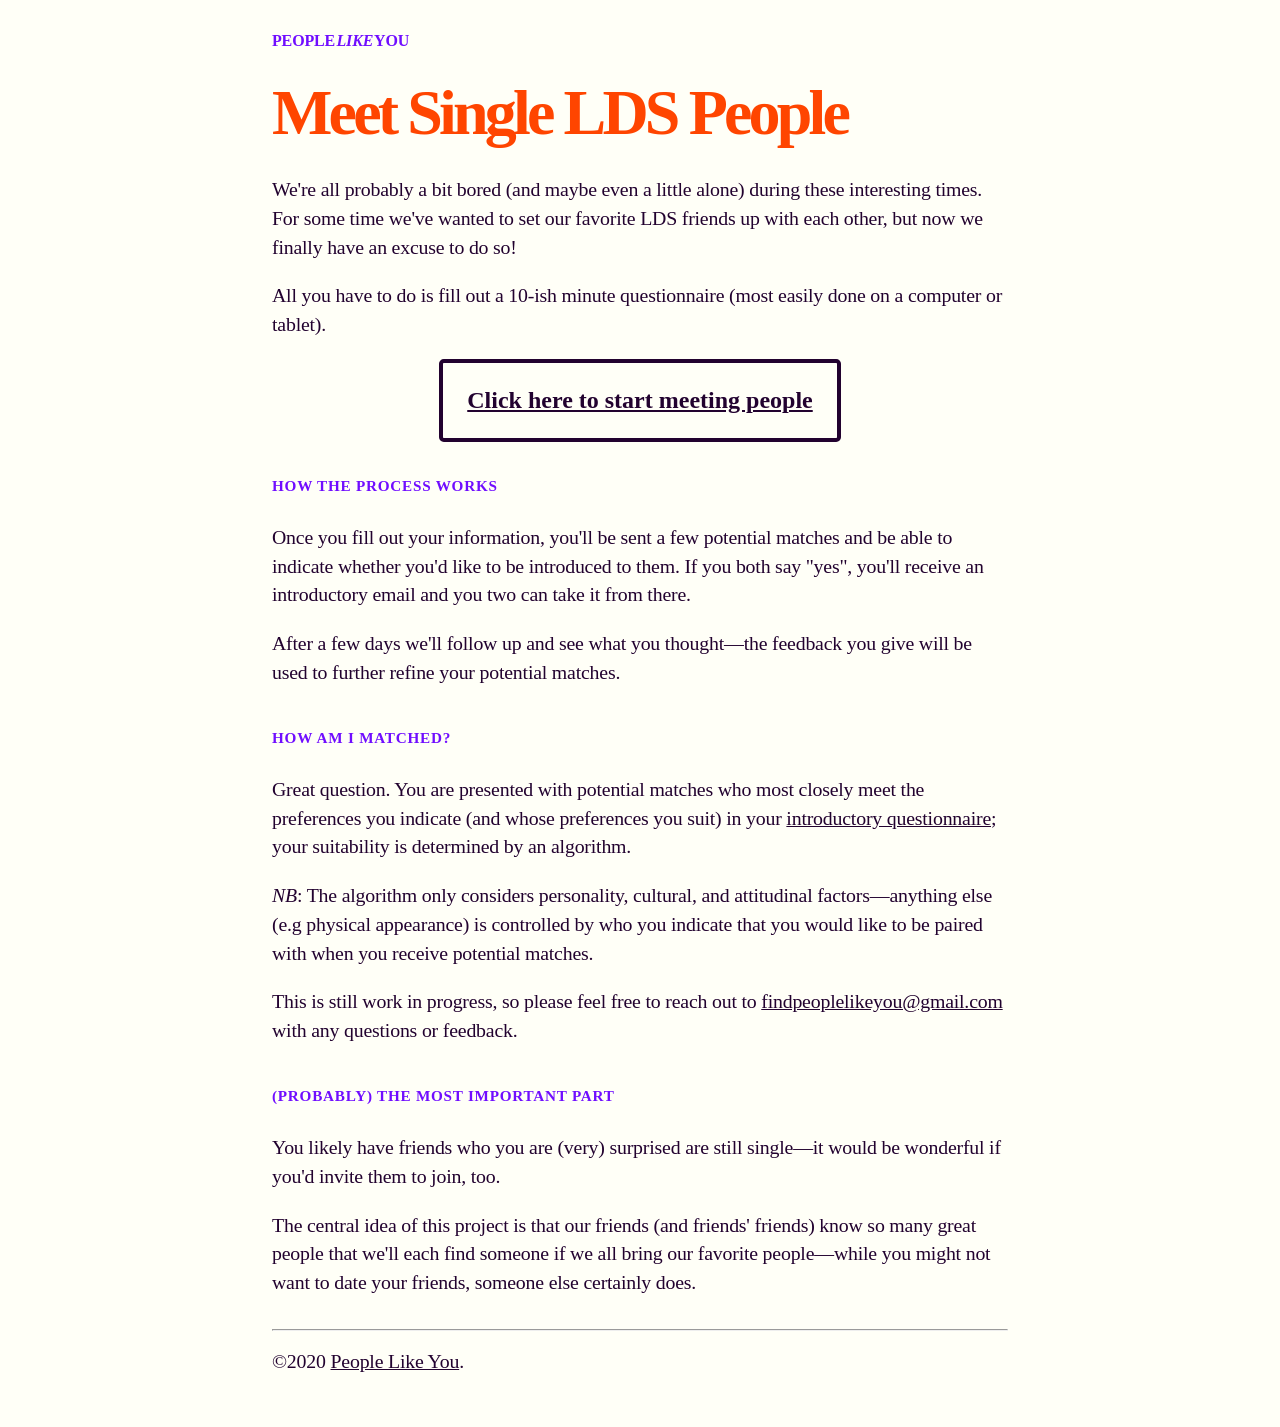
==== index.html @ 35dd4fc0 "Update index.html" ====
<!DOCTYPE HTML>
<html>
	<head>
		<link rel="stylesheet" type="text/css" href="css/style.css"/>
		<link rel="stylesheet" type="text/css" href="css/candy.css"/>
		<link rel="shortcut icon" href="/img/favicon.ico">
		<title>People Like You</title>
		<meta name"description" content="Helping people find their people">
		<meta name="viewport" content="width=device-width, initial-scale=1, maximum-scale=1">
		<meta name="author" content="People Like You">
		<meta name="google-site-verification" content="DRQMEL7wt96mMX2fmANOCVuDvFFDPLtr9olLz9Jcwzg" />
		<meta charset="UTF-8">
		<!-- Global site tag (gtag.js) - Google Analytics -->
		<script async src="https://www.googletagmanager.com/gtag/js?id=UA-161727711-1"></script>
		<script>
			window.dataLayer = window.dataLayer || [];
			function gtag(){dataLayer.push(arguments);}
			gtag('js', new Date());
			gtag('config', 'UA-161727711-1');
		</script>
	</head>
	<body>
		<div id="container">
			<header>
				<div class="site-title"><a href="http://people-like-you.com">People <i>Like</i> You</a></div>
			</header>
			<div class="body-content">
				<div class="section-block">
					<h1>Meet Single LDS People</h1>
					<p>We're all probably a bit bored (and maybe even a little alone) during these interesting times. For some time we've wanted to set our favorite LDS friends up with each other, but now we finally have an excuse to do so!</p>
					<p>All you have to do is fill out a 10-ish minute questionnaire (most easily done on a computer or tablet).</p>
					<button><a href="https://forms.gle/zgLDcekwzmrpypxC9">Click here to start meeting people</a></button>
				</div>
				<div id="what-is-the-process" class="section-block">
					<h2>How The Process Works</h2>
					<p>Once you fill out your information, you'll be sent a few potential matches and be able to indicate whether you'd like to be introduced to them. If you both say "yes", you'll receive an introductory email and you two can take it from there.</p>
					<p>After a few days we'll follow up and see what you thought&mdash;the feedback you give will be used to further refine your potential matches.</p>
				</div>
				<div id="how-am-i-matched" class="section-block">
					<h2>How Am I Matched?</h2>
					<p>Great question. You are presented with potential matches who most closely meet the preferences you indicate (and whose preferences you suit) in your <a href="https://forms.gle/zgLDcekwzmrpypxC9">introductory questionnaire</a>; your suitability is determined by an algorithm.</p><p><i>NB</i>: The algorithm only considers personality, cultural, and attitudinal factors&mdash;anything else (e.g physical appearance) is controlled by who you indicate that you would like to be paired with when you receive potential matches.</p>
					<p>This is still work in progress, so please feel free to reach out to <a href="mailto:team@people-like-you.com">findpeoplelikeyou@gmail.com</a> with any questions or feedback.</p>
				</div>
				<div class="section-block">
					<h2>(Probably) The Most Important Part</h2>
					<p>You likely have friends who you are (very) surprised are still single&mdash;it would be wonderful if you'd invite them to join, too.</p>
					<p>The central idea of this project is that our friends (and friends' friends) know so many great people that we'll each find someone if we all bring our favorite people&mdash;while you might not want to date your friends, someone else certainly does.</p>
				</div>
			</div>
			<footer>
				<hr></hr>
				<p>&copy;2020 <a href="http://people-like-you.com">People Like You</a>.</p>
			</footer>
		</div>
	</body>
</html>
---- css/candy.css ----
html { font-size: 100%; -webkit-text-size-adjust: 100%; -ms-text-size-adjust: 100%; }

html, button, input, select, textarea { font-family: sans-serif; color: #222; }


body
{
	/*background: #F3C8D2;*/
	background: #FFFFF7;
	font-family: 'Helvetica Neue','Helvetica' , Arial, sans-serif;
	color: #22022f;
	margin:0;
}

#first-page #container { 
	margin-top: 3em;
	/*background-color: #f2f4f8;*/
}

#container {
	padding: 2rem 4rem;
	max-width: 46rem;
	margin-left: auto;
	margin-right: auto;
	display: block;
}

#wrap {	
	width: 100%;
	max-width: 660px;
	margin:0 auto;
	padding:0 auto;
}

/*.site-title {
	font-size: 1em;
	padding: 4em 0 0.5em 0;
}*/

.site-title a {
	color: #700DFF;
	text-decoration: none;
	font-family: futura;
	text-transform: uppercase;
	font-weight: 600;
	letter-spacing: -.01em;
	word-spacing: -0.15em;
}

h1 {
	font-size: 4em;
    	margin: .4em 0 0.4em 0;
	font-weight: 900;
	font-family: futura;
	color: orangered;
	letter-spacing: -0.06em;
}

h2 {
	font-size: .95em;
	text-transform: uppercase;
	letter-spacing: .25em;
	font-weight: 700;
	color: #700DFF;
	padding-bottom: 1em;
	padding-top: 1.5em;
	font-family: futura;
	letter-spacing: .05em;
}

p {
        line-height: 145%;
	font-size: 1.24em;
	font-family: futura;
	margin: 0 0 1em 0;
/*	max-width: 600px;*/
	color: #22022f;
	letter-spacing: -.01em;
}

.right {
	float:right;
}

.left {
	float: left;
	margin-right: 20px;
}

button {
	    font-family: futura;
    font-size: 1.5em;
    background: none;
    padding: 1em;
    border: .2em solid #22022f;
    border-radius: .2em;
    font-weight: 600;
    margin: 0 auto;
    display: block;
}
}

button a {
	text-decoration-line: none;
}

a {
	color: #22022f;
}

.site-title a:visited {
	color: #700DFF;
}

a:hover {
	color: #700DFF;
}

footer .p {
	font-size:1em;
}

hr {
	margin-top: 2em;
	margin-bottom: 1em;
}

@media only screen 
and (min-device-width:481)
and (max-device-width: 768px){

	.left {
		float: none;
		margin-right: auto;
	}

	.right {
		float: left;
	}
	
	#data-box {
		margin-left: none;
		margin-right: none;
		border: none;
		margin: none;
	}

}

@media screen and (max-width: 480px){
	#container {
		max-width: 100%;
		margin-top: 2em;
	}
	
	h1 {
		font-size: 2em;
	}
	h2 {
		font-size: 1em;
	}
		
	blockquote {
	color: rgba(34,34,34,0.7);
	border-left: 6px solid #9cd;
	margin-left: 0;
	margin-right: 0;
	padding-left: 2em;
	}
	
	#right-column {
	max-width: 300px;
	margin: auto 10px auto 10px;
	}
	
	#left-column {
	max-width: 300px;
	margin: auto 10px auto 10px;
	}
	
	.left {
		float: none;
		margin-right: auto;
	}
	
	.right {
		float: left;
	}

}
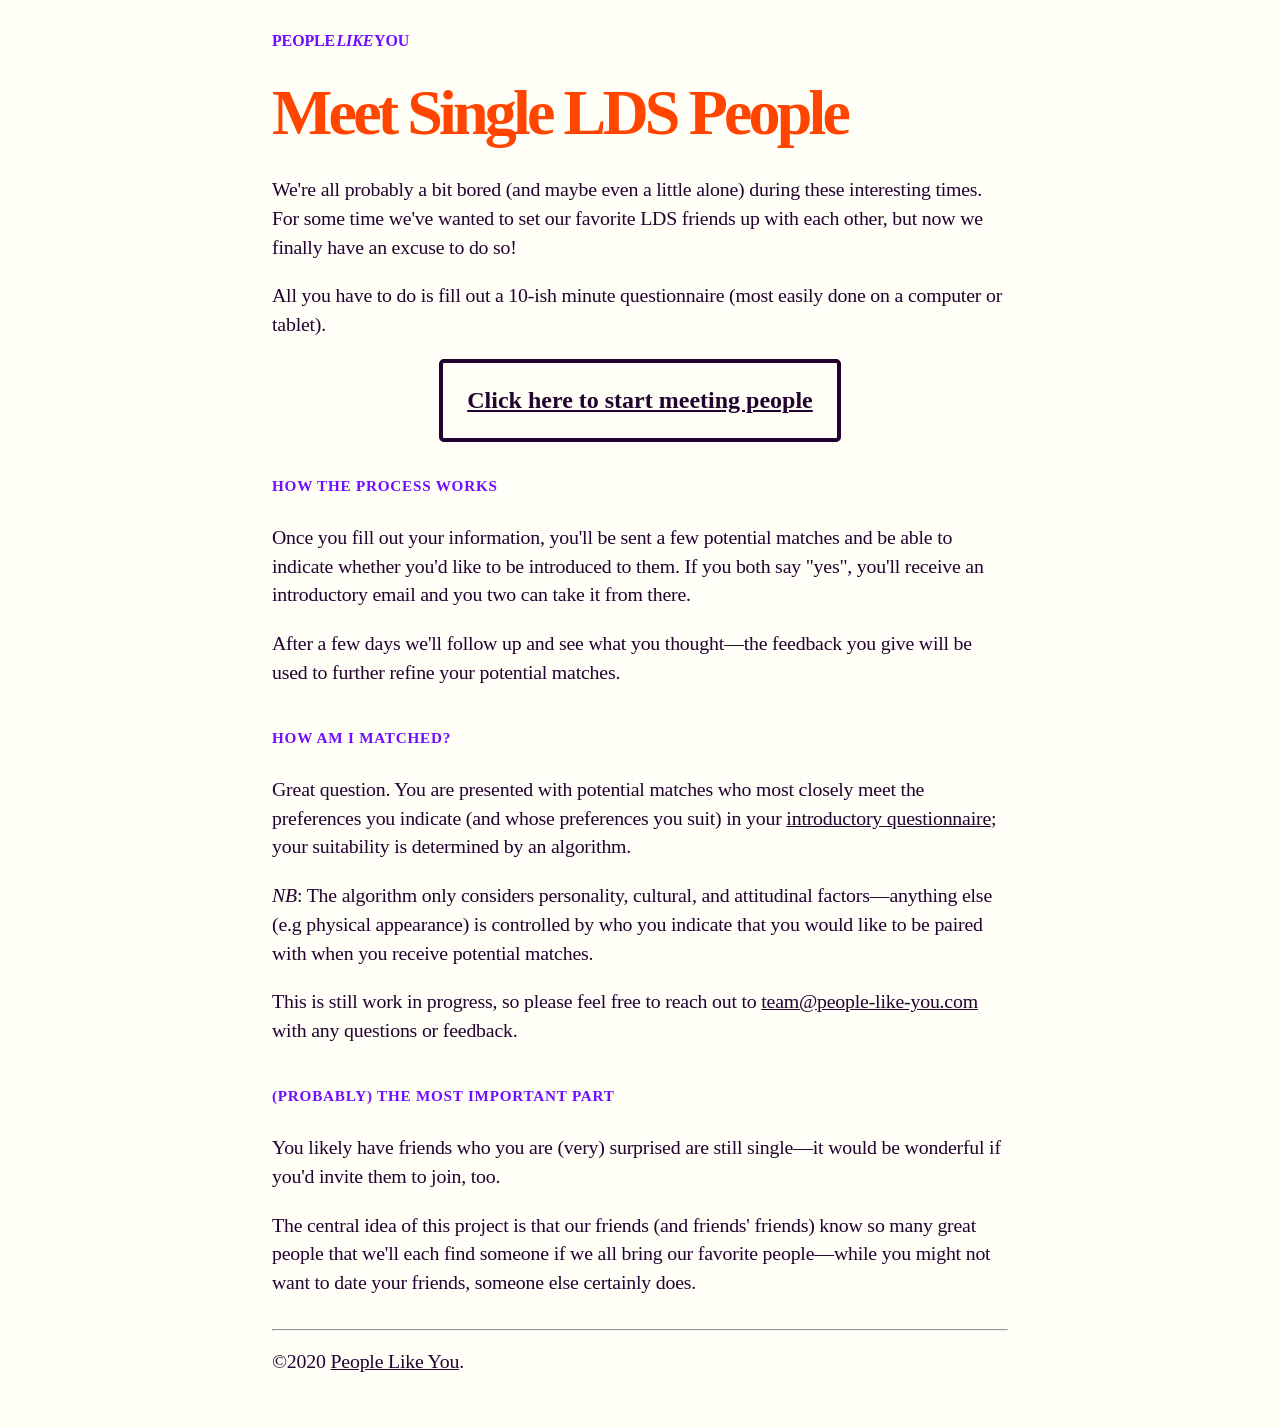
==== commit 3bd393b3: "Update index.html" ====
--- a/index.html
+++ b/index.html
@@ -39,7 +39,7 @@
 				<div id="how-am-i-matched" class="section-block">
 					<h2>How Am I Matched?</h2>
 					<p>Great question. You are presented with potential matches who most closely meet the preferences you indicate (and whose preferences you suit) in your <a href="https://forms.gle/zgLDcekwzmrpypxC9">introductory questionnaire</a>; your suitability is determined by an algorithm.</p><p><i>NB</i>: The algorithm only considers personality, cultural, and attitudinal factors&mdash;anything else (e.g physical appearance) is controlled by who you indicate that you would like to be paired with when you receive potential matches.</p>
-					<p>This is still work in progress, so please feel free to reach out to <a href="mailto:team@people-like-you.com">findpeoplelikeyou@gmail.com</a> with any questions or feedback.</p>
+					<p>This is still work in progress, so please feel free to reach out to <a href="mailto:team@people-like-you.com">team@people-like-you.com</a> with any questions or feedback.</p>
 				</div>
 				<div class="section-block">
 					<h2>(Probably) The Most Important Part</h2>
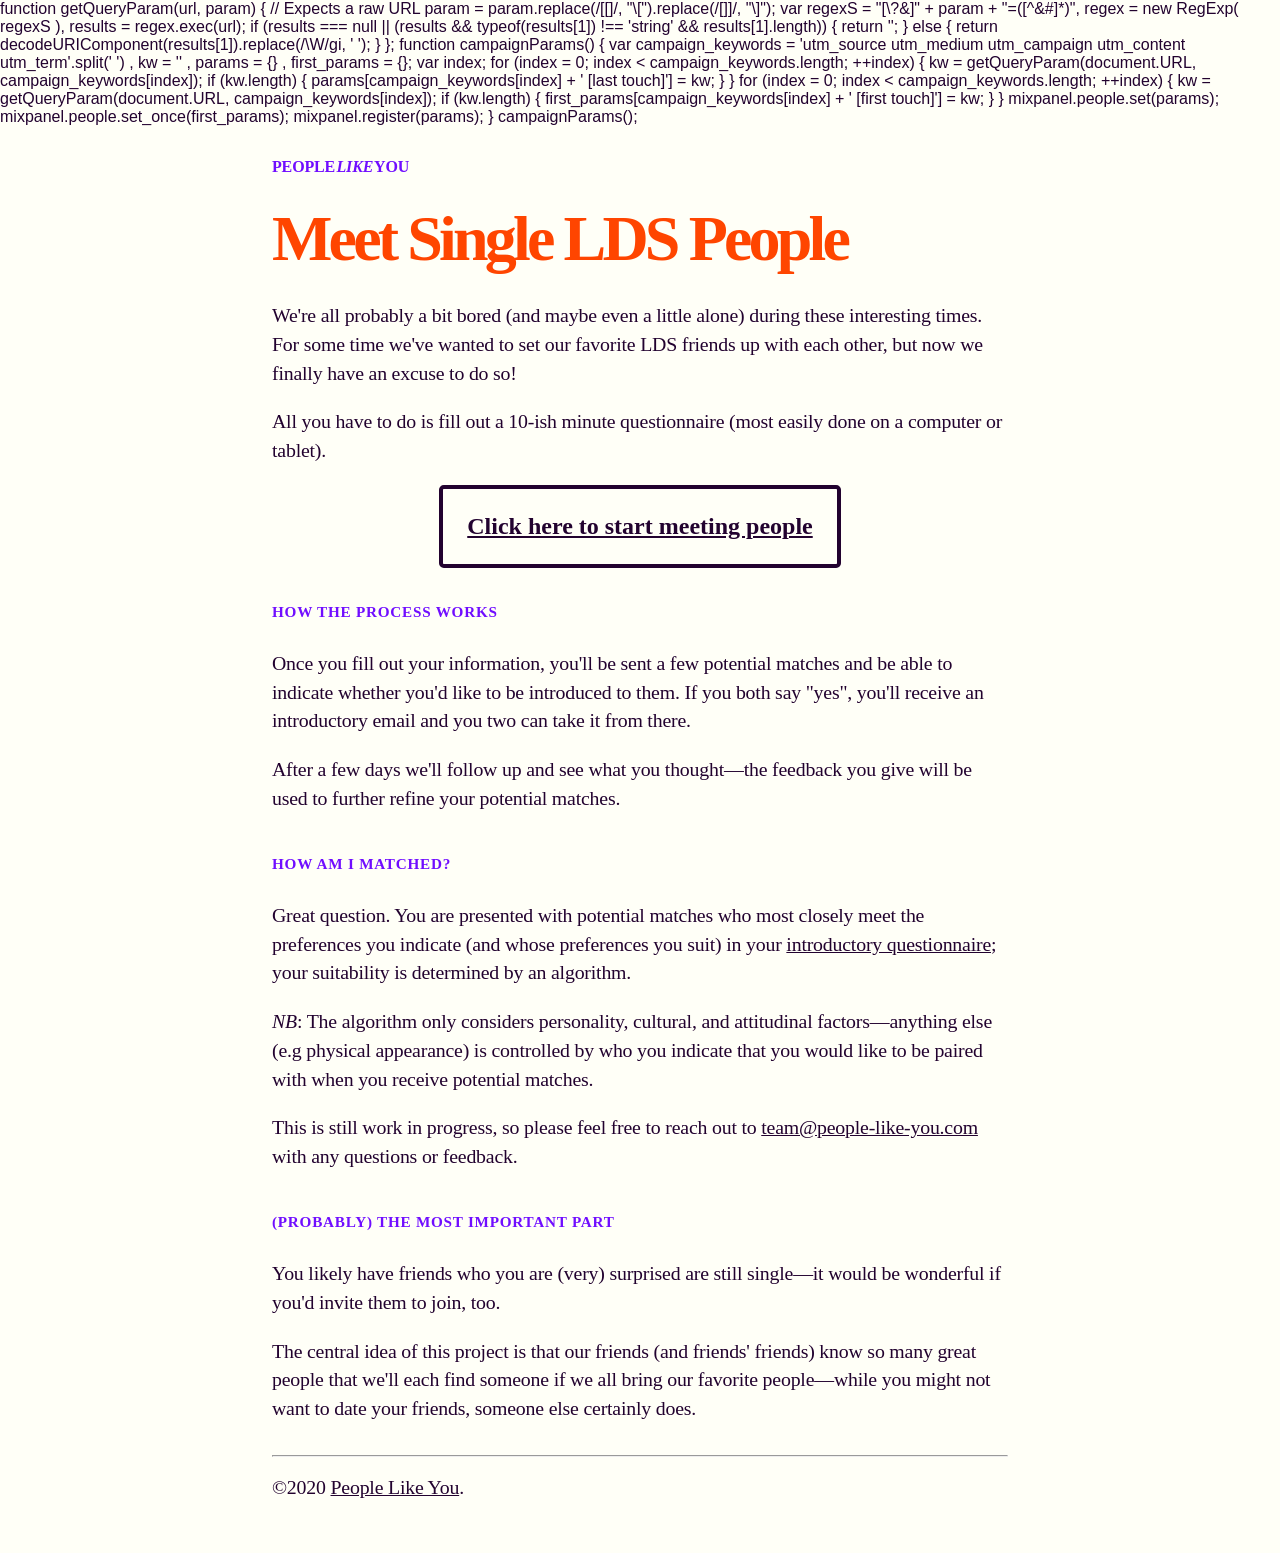
==== commit e1a553bb: "Update index.html" ====
--- a/index.html
+++ b/index.html
@@ -18,6 +18,48 @@
 			gtag('js', new Date());
 			gtag('config', 'UA-161727711-1');
 		</script>
+		<script>
+			(function(c,a){if(!a.__SV){var b=window;try{var d,m,j,k=b.location,f=k.hash;d=function(a,b){return(m=a.match(RegExp(b+"=([^&]*)")))?m[1]:null};f&&d(f,"state")&&(j=JSON.parse(decodeURIComponent(d(f,"state"))),"mpeditor"===j.action&&(b.sessionStorage.setItem("_mpcehash",f),history.replaceState(j.desiredHash||"",c.title,k.pathname+k.search)))}catch(n){}var l,h;window.mixpanel=a;a._i=[];a.init=function(b,d,g){function c(b,i){var a=i.split(".");2==a.length&&(b=b[a[0]],i=a[1]);b[i]=function(){b.push([i].concat(Array.prototype.slice.call(arguments,
+0)))}}var e=a;"undefined"!==typeof g?e=a[g]=[]:g="mixpanel";e.people=e.people||[];e.toString=function(b){var a="mixpanel";"mixpanel"!==g&&(a+="."+g);b||(a+=" (stub)");return a};e.people.toString=function(){return e.toString(1)+".people (stub)"};l="disable time_event track track_pageview track_links track_forms track_with_groups add_group set_group remove_group register register_once alias unregister identify name_tag set_config reset opt_in_tracking opt_out_tracking has_opted_in_tracking has_opted_out_tracking clear_opt_in_out_tracking people.set people.set_once people.unset people.increment people.append people.union people.track_charge people.clear_charges people.delete_user people.remove".split(" ");
+for(h=0;h<l.length;h++)c(e,l[h]);var f="set set_once union unset remove delete".split(" ");e.get_group=function(){function a(c){b[c]=function(){call2_args=arguments;call2=[c].concat(Array.prototype.slice.call(call2_args,0));e.push([d,call2])}}for(var b={},d=["get_group"].concat(Array.prototype.slice.call(arguments,0)),c=0;c<f.length;c++)a(f[c]);return b};a._i.push([b,d,g])};a.__SV=1.2;b=c.createElement("script");b.type="text/javascript";b.async=!0;b.src="undefined"!==typeof MIXPANEL_CUSTOM_LIB_URL?
+MIXPANEL_CUSTOM_LIB_URL:"file:"===c.location.protocol&&"//cdn4.mxpnl.com/libs/mixpanel-2-latest.min.js".match(/^\/\//)?"https://cdn4.mxpnl.com/libs/mixpanel-2-latest.min.js":"//cdn4.mxpnl.com/libs/mixpanel-2-latest.min.js";d=c.getElementsByTagName("script")[0];d.parentNode.insertBefore(b,d)}})(document,window.mixpanel||[]);
+mixpanel.init("0263eb159db1395608cbfeff9bbb9c4d")
+		</script>
+		function getQueryParam(url, param) {
+// Expects a raw URL
+param = param.replace(/[[]/, "\[").replace(/[]]/, "\]");
+var regexS = "[\?&]" + param + "=([^&#]*)",
+    regex = new RegExp( regexS ),
+    results = regex.exec(url);
+if (results === null || (results && typeof(results[1]) !== 'string' && results[1].length)) {
+  return '';
+  } else {
+  return decodeURIComponent(results[1]).replace(/\W/gi, ' ');
+  }
+};
+function campaignParams() {
+var campaign_keywords = 'utm_source utm_medium utm_campaign utm_content utm_term'.split(' ')
+    , kw = ''
+    , params = {}
+    , first_params = {};
+var index;
+for (index = 0; index < campaign_keywords.length; ++index) {
+  kw = getQueryParam(document.URL, campaign_keywords[index]);
+  if (kw.length) {
+    params[campaign_keywords[index] + ' [last touch]'] = kw;
+  }
+}
+for (index = 0; index < campaign_keywords.length; ++index) {
+  kw = getQueryParam(document.URL, campaign_keywords[index]);
+  if (kw.length) {
+    first_params[campaign_keywords[index] + ' [first touch]'] = kw;
+  }
+}
+mixpanel.people.set(params);
+mixpanel.people.set_once(first_params);
+mixpanel.register(params);
+}
+campaignParams();
 	</head>
 	<body>
 		<div id="container">
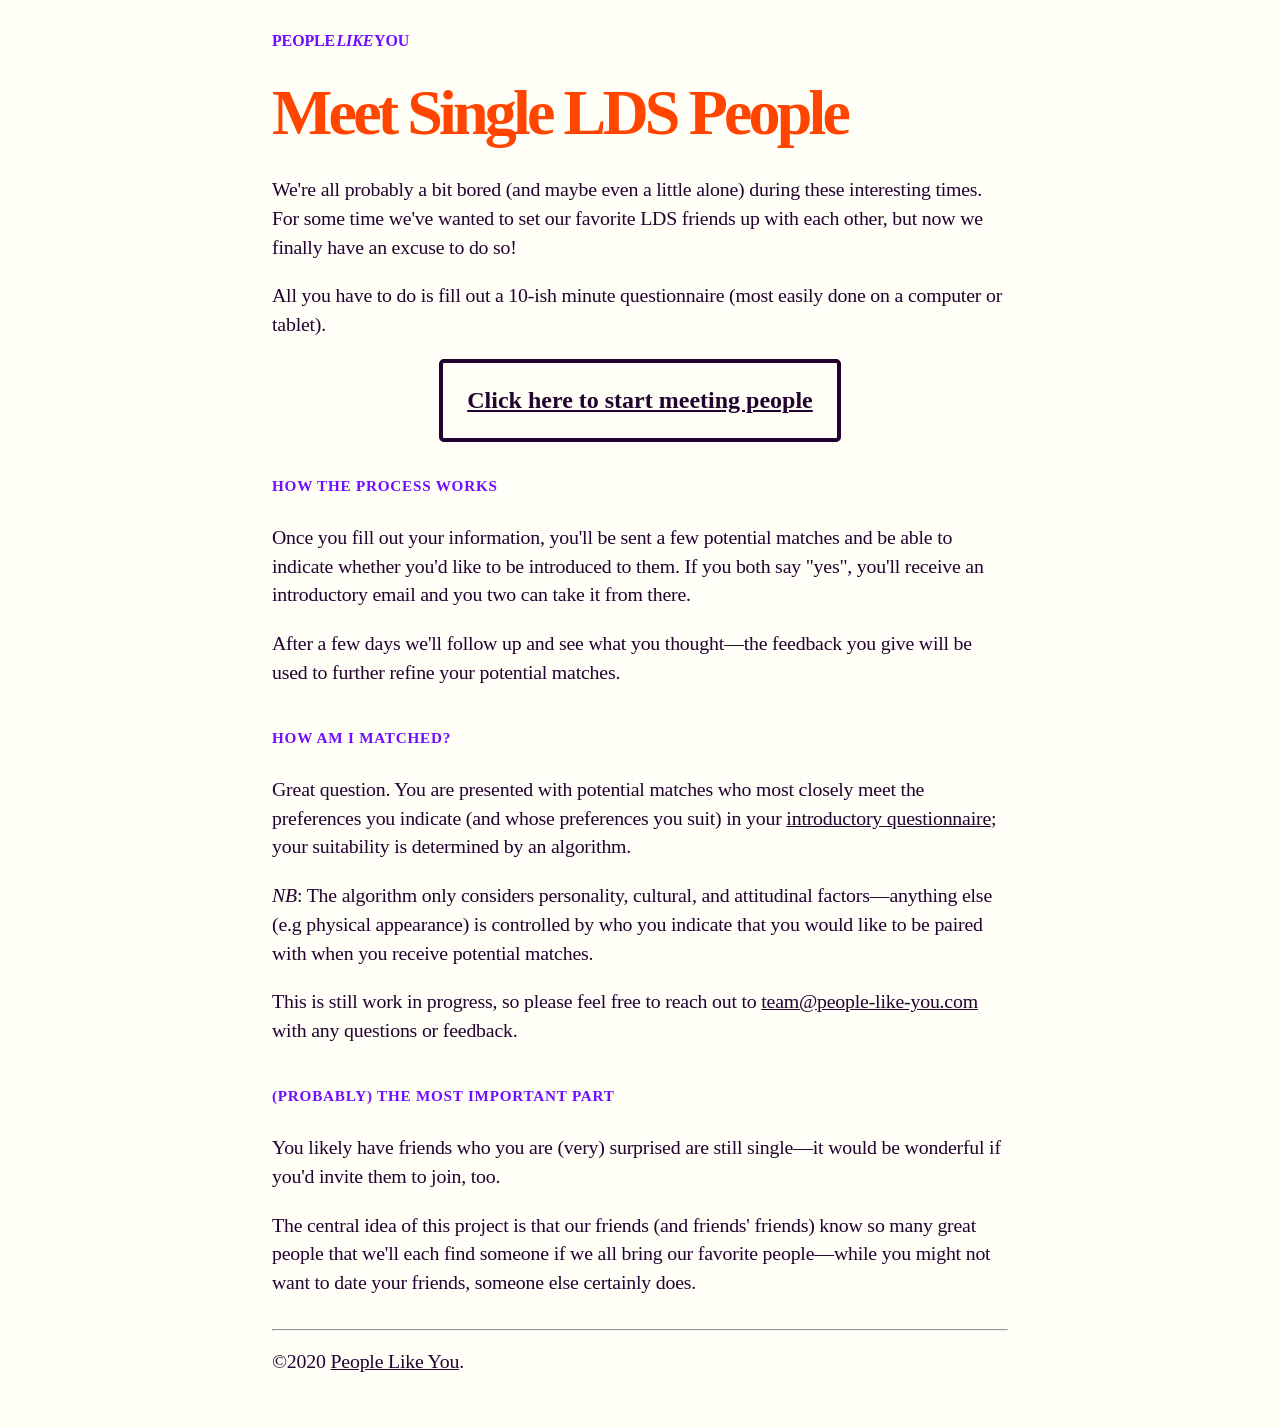
==== commit e1b5049b: "Update index.html" ====
--- a/index.html
+++ b/index.html
@@ -24,8 +24,8 @@
 for(h=0;h<l.length;h++)c(e,l[h]);var f="set set_once union unset remove delete".split(" ");e.get_group=function(){function a(c){b[c]=function(){call2_args=arguments;call2=[c].concat(Array.prototype.slice.call(call2_args,0));e.push([d,call2])}}for(var b={},d=["get_group"].concat(Array.prototype.slice.call(arguments,0)),c=0;c<f.length;c++)a(f[c]);return b};a._i.push([b,d,g])};a.__SV=1.2;b=c.createElement("script");b.type="text/javascript";b.async=!0;b.src="undefined"!==typeof MIXPANEL_CUSTOM_LIB_URL?
 MIXPANEL_CUSTOM_LIB_URL:"file:"===c.location.protocol&&"//cdn4.mxpnl.com/libs/mixpanel-2-latest.min.js".match(/^\/\//)?"https://cdn4.mxpnl.com/libs/mixpanel-2-latest.min.js":"//cdn4.mxpnl.com/libs/mixpanel-2-latest.min.js";d=c.getElementsByTagName("script")[0];d.parentNode.insertBefore(b,d)}})(document,window.mixpanel||[]);
 mixpanel.init("0263eb159db1395608cbfeff9bbb9c4d")
-		</script>
-		function getQueryParam(url, param) {
+			
+			function getQueryParam(url, param) {
 // Expects a raw URL
 param = param.replace(/[[]/, "\[").replace(/[]]/, "\]");
 var regexS = "[\?&]" + param + "=([^&#]*)",
@@ -60,6 +60,8 @@
 mixpanel.register(params);
 }
 campaignParams();
+			
+		</script>
 	</head>
 	<body>
 		<div id="container">
